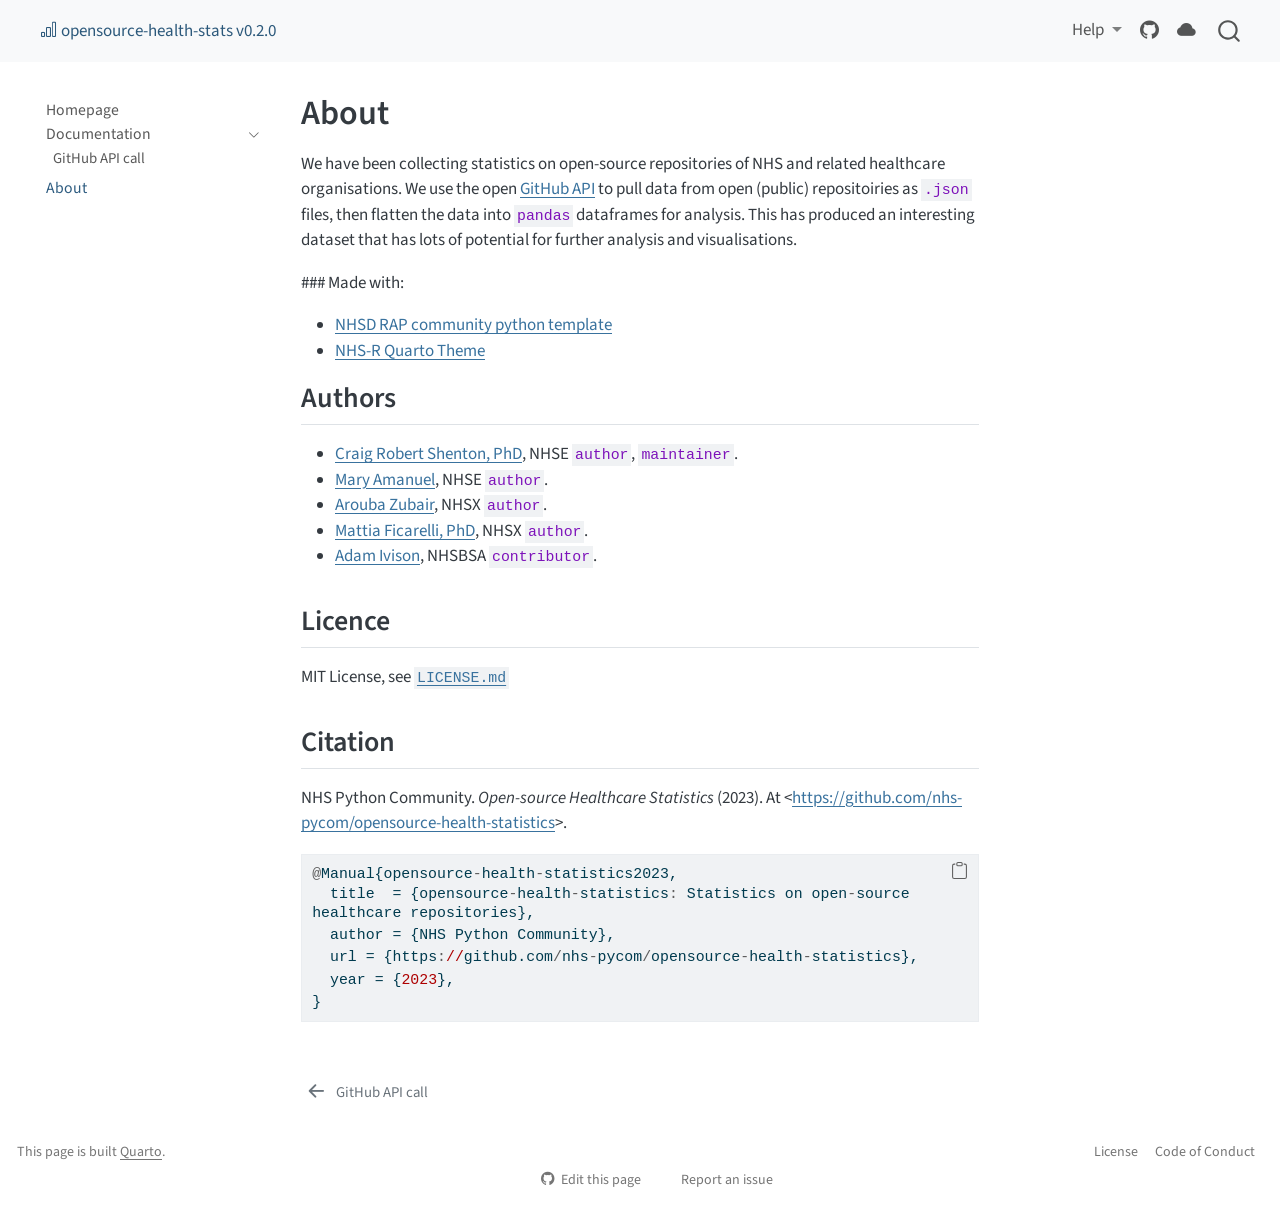
==== about.html @ 21fd3aba "Built site for gh-pages" ====
<!DOCTYPE html>
<html xmlns="http://www.w3.org/1999/xhtml" lang="en" xml:lang="en"><head>

<meta charset="utf-8">
<meta name="generator" content="quarto-1.9.38">

<meta name="viewport" content="width=device-width, initial-scale=1.0, user-scalable=yes">


<title>About – opensource-health-statistics</title>
<style>
/* Default styles provided by pandoc.
** See https://pandoc.org/MANUAL.html#variables-for-html for config info.
*/
code{white-space: pre-wrap;}
span.smallcaps{font-variant: small-caps;}
div.columns{display: flex; gap: min(4vw, 1.5em);}
div.column{flex: auto; overflow-x: auto;}
div.hanging-indent{margin-left: 1.5em; text-indent: -1.5em;}
ul.task-list{list-style: none;}
ul.task-list li input[type="checkbox"] {
  width: 0.8em;
  margin: 0 0.8em 0.2em -1em; /* quarto-specific, see https://github.com/quarto-dev/quarto-cli/issues/4556 */ 
  vertical-align: middle;
}
/* CSS for syntax highlighting */
html { -webkit-text-size-adjust: 100%; }
pre > code.sourceCode { white-space: pre; position: relative; }
pre > code.sourceCode > span { display: inline-block; line-height: 1.25; }
pre > code.sourceCode > span:empty { height: 1.2em; }
.sourceCode { overflow: visible; }
code.sourceCode > span { color: inherit; text-decoration: inherit; }
div.sourceCode { margin: 1em 0; }
pre.sourceCode { margin: 0; }
@media screen {
div.sourceCode { overflow: auto; }
}
@media print {
pre > code.sourceCode { white-space: pre-wrap; }
pre > code.sourceCode > span { text-indent: -5em; padding-left: 5em; }
}
pre.numberSource code
  { counter-reset: source-line 0; }
pre.numberSource code > span
  { position: relative; left: -4em; counter-increment: source-line; }
pre.numberSource code > span > a:first-child::before
  { content: counter(source-line);
    position: relative; left: -1em; text-align: right; vertical-align: baseline;
    border: none; display: inline-block;
    -webkit-touch-callout: none; -webkit-user-select: none;
    -khtml-user-select: none; -moz-user-select: none;
    -ms-user-select: none; user-select: none;
    padding: 0 4px; width: 4em;
  }
pre.numberSource { margin-left: 3em;  padding-left: 4px; }
div.sourceCode
  {   }
@media screen {
pre > code.sourceCode > span > a:first-child::before { text-decoration: underline; }
}
</style>


<script src="site_libs/quarto-nav/quarto-nav.js"></script>
<script src="site_libs/clipboard/clipboard.min.js"></script>
<script src="site_libs/quarto-search/autocomplete.umd.js"></script>
<script src="site_libs/quarto-search/fuse.min.js"></script>
<script src="site_libs/quarto-search/quarto-search.js"></script>
<meta name="quarto:offset" content="./">
<link href="./pages/github_api_call.html" rel="prev">
<link href="./_assets/favicon.ico" rel="icon">
<script src="site_libs/quarto-html/quarto.js" type="module"></script>
<script src="site_libs/quarto-html/tabsets/tabsets.js" type="module"></script>
<script src="site_libs/quarto-html/popper.min.js"></script>
<script src="site_libs/quarto-html/tippy.umd.min.js"></script>
<script src="site_libs/quarto-html/anchor.min.js"></script>
<link href="site_libs/quarto-html/tippy.css" rel="stylesheet">
<link href="site_libs/quarto-html/quarto-syntax-highlighting-15634bcf2e68342d4ad2dfa704d543f6.css" rel="stylesheet" id="quarto-text-highlighting-styles">
<script src="site_libs/bootstrap/bootstrap.min.js"></script>
<link href="site_libs/bootstrap/bootstrap-icons.css" rel="stylesheet">
<link href="site_libs/bootstrap/bootstrap-39f0d9eb0eda122608c4e7479597d9ff.min.css" rel="stylesheet" append-hash="true" id="quarto-bootstrap" data-mode="light">
<script id="quarto-search-options" type="application/json">{
  "location": "navbar",
  "copy-button": false,
  "collapse-after": 3,
  "panel-placement": "end",
  "type": "overlay",
  "limit": 50,
  "keyboard-shortcut": [
    "f",
    "/",
    "s"
  ],
  "show-item-context": false,
  "language": {
    "search-no-results-text": "No results",
    "search-matching-documents-text": "matching documents",
    "search-copy-link-title": "Copy link to search",
    "search-hide-matches-text": "Hide additional matches",
    "search-more-match-text": "more match in this document",
    "search-more-matches-text": "more matches in this document",
    "search-clear-button-title": "Clear",
    "search-text-placeholder": "",
    "search-detached-cancel-button-title": "Cancel",
    "search-submit-button-title": "Submit",
    "search-label": "Search"
  }
}</script>


<link rel="stylesheet" href="_assets/style/styles.css">
<meta property="og:title" content="About – opensource-health-statistics">
<meta property="og:description" content="Statistics on open-source healthcare repositories">
<meta property="og:site_name" content="opensource-health-statistics">
</head>

<body class="nav-sidebar floating nav-fixed quarto-light">

<div id="quarto-search-results"></div>
  <header id="quarto-header" class="headroom fixed-top">
    <nav class="navbar navbar-expand-lg " data-bs-theme="dark">
      <div class="navbar-container container-fluid">
            <div id="quarto-search" class="" title="Search"></div>
          <button class="navbar-toggler" type="button" data-bs-toggle="collapse" data-bs-target="#navbarCollapse" aria-controls="navbarCollapse" role="menu" aria-expanded="false" aria-label="Toggle navigation" onclick="if (window.quartoToggleHeadroom) { window.quartoToggleHeadroom(); }">
  <span class="navbar-toggler-icon"></span>
</button>
          <div class="collapse navbar-collapse" id="navbarCollapse">
            <ul class="navbar-nav navbar-nav-scroll me-auto">
  <li class="nav-item">
    <a class="nav-link active" href="./index.html" aria-current="page"> <i class="bi bi-bar-chart" role="img">
</i> 
<span class="menu-text">opensource-health-stats v0.2.0</span></a>
  </li>  
</ul>
            <ul class="navbar-nav navbar-nav-scroll ms-auto">
  <li class="nav-item dropdown ">
    <a class="nav-link dropdown-toggle" href="#" id="nav-menu-help" role="link" data-bs-toggle="dropdown" aria-expanded="false">
 <span class="menu-text">Help</span>
    </a>
    <ul class="dropdown-menu dropdown-menu-end" aria-labelledby="nav-menu-help">    
        <li>
    <a class="dropdown-item" href="https://github.com/nhs-pycom/opensource-health-statistics/issues"><i class="bi bi-bug" role="img">
</i> 
 <span class="dropdown-text">Report a Bug</span></a>
  </li>  
        <li>
    <a class="dropdown-item" href="https://github.com/nhs-pycom/opensource-health-statistics/discussions"><i class="bi bi-chat-right-text" role="img">
</i> 
 <span class="dropdown-text">Ask a Question</span></a>
  </li>  
        <li>
    <a class="dropdown-item" href="./about.html"><i class="bi bi-info-circle" role="img">
</i> 
 <span class="dropdown-text">About</span></a>
  </li>  
    </ul>
  </li>
  <li class="nav-item compact">
    <a class="nav-link" href="https://github.com/nhs-pycom/"> <i class="bi bi-github" role="img" aria-label="GitHub">
</i> 
<span class="menu-text"></span></a>
  </li>  
  <li class="nav-item compact">
    <a class="nav-link" href="https://nhs-pycom.net/"> <i class="bi bi-cloud-fill" role="img" aria-label="NHS Python Community">
</i> 
<span class="menu-text"></span></a>
  </li>  
</ul>
          </div> <!-- /navcollapse -->
            <div class="quarto-navbar-tools">
</div>
      </div> <!-- /container-fluid -->
    </nav>
  <nav class="quarto-secondary-nav">
    <div class="container-fluid d-flex">
      <button type="button" class="quarto-btn-toggle btn" data-bs-toggle="collapse" role="button" data-bs-target=".quarto-sidebar-collapse-item" aria-controls="quarto-sidebar" aria-expanded="false" aria-label="Toggle sidebar navigation" onclick="if (window.quartoToggleHeadroom) { window.quartoToggleHeadroom(); }">
        <i class="bi bi-layout-text-sidebar-reverse"></i>
      </button>
        <nav class="quarto-page-breadcrumbs" aria-label="breadcrumb"><ol class="breadcrumb"><li class="breadcrumb-item"><a href="./about.html">About</a></li></ol></nav>
        <a class="flex-grow-1" role="navigation" data-bs-toggle="collapse" data-bs-target=".quarto-sidebar-collapse-item" aria-controls="quarto-sidebar" aria-expanded="false" aria-label="Toggle sidebar navigation" onclick="if (window.quartoToggleHeadroom) { window.quartoToggleHeadroom(); }">      
        </a>
    </div>
  </nav>
</header>
<!-- content -->
<div id="quarto-content" class="quarto-container page-columns page-rows-contents page-layout-article page-navbar">
<!-- sidebar -->
  <nav id="quarto-sidebar" class="sidebar collapse collapse-horizontal quarto-sidebar-collapse-item sidebar-navigation floating overflow-auto">
    <div class="sidebar-menu-container"> 
    <ul class="list-unstyled mt-1">
        <li class="sidebar-item">
  <div class="sidebar-item-container"> 
  <a href="./index.html" class="sidebar-item-text sidebar-link">
 <span class="menu-text">Homepage</span></a>
  </div>
</li>
        <li class="sidebar-item sidebar-item-section">
      <div class="sidebar-item-container"> 
            <a class="sidebar-item-text sidebar-link text-start" data-bs-toggle="collapse" data-bs-target="#quarto-sidebar-section-1" role="navigation" aria-expanded="true">
 <span class="menu-text">Documentation</span></a>
          <a class="sidebar-item-toggle text-start" data-bs-toggle="collapse" data-bs-target="#quarto-sidebar-section-1" role="navigation" aria-expanded="true" aria-label="Toggle section">
            <i class="bi bi-chevron-right ms-2"></i>
          </a> 
      </div>
      <ul id="quarto-sidebar-section-1" class="collapse list-unstyled sidebar-section depth1 show">  
          <li class="sidebar-item">
  <div class="sidebar-item-container"> 
  <a href="./pages/github_api_call.html" class="sidebar-item-text sidebar-link">
 <span class="menu-text">GitHub API call</span></a>
  </div>
</li>
      </ul>
  </li>
        <li class="sidebar-item">
  <div class="sidebar-item-container"> 
  <a href="./about.html" class="sidebar-item-text sidebar-link active">
 <span class="menu-text">About</span></a>
  </div>
</li>
    </ul>
    </div>
</nav>
<div id="quarto-sidebar-glass" class="quarto-sidebar-collapse-item" data-bs-toggle="collapse" data-bs-target=".quarto-sidebar-collapse-item"></div>
<!-- margin-sidebar -->
    <div id="quarto-margin-sidebar" class="sidebar margin-sidebar zindex-bottom">
        
    </div>
<!-- main -->
<main class="content" id="quarto-document-content">

<header id="title-block-header" class="quarto-title-block default">
<div class="quarto-title">
<h1 class="title">About</h1>
</div>



<div class="quarto-title-meta">

    
  
    
  </div>
  


</header>


<p>We have been collecting statistics on open-source repositories of NHS and related healthcare organisations. We use the open <a href="https://docs.github.com/en/rest/reference/orgs">GitHub API</a> to pull data from open (public) repositoiries as <code>.json</code> files, then flatten the data into <code>pandas</code> dataframes for analysis. This has produced an interesting dataset that has lots of potential for further analysis and visualisations.</p>
<p>### Made with:</p>
<ul>
<li><a href="https://github.com/NHSDigital/rap-package-template">NHSD RAP community python template</a></li>
<li><a href="https://github.com/nhs-r-community/quarto-nhs-theme">NHS-R Quarto Theme</a></li>
</ul>
<section id="authors" class="level2">
<h2 class="anchored" data-anchor-id="authors">Authors</h2>
<ul>
<li><a href="https://github.com/craig-shenton">Craig Robert Shenton, PhD</a>, NHSE <code>author</code>, <code>maintainer</code>.</li>
<li><a href="https://github.com/maryamanuel1">Mary Amanuel</a>, NHSE <code>author</code>.</li>
<li><a href="https://github.com/Arouba">Arouba Zubair</a>, NHSX <code>author</code>.</li>
<li><a href="https://github.com/mattia-ficarelli">Mattia Ficarelli, PhD</a>, NHSX <code>author</code>.</li>
<li><a href="https://github.com/admivsn">Adam Ivison</a>, NHSBSA <code>contributor</code>.</li>
</ul>
</section>
<section id="licence" class="level2">
<h2 class="anchored" data-anchor-id="licence">Licence</h2>
<p>MIT License, see <a href="https://github.com/nhs-pycom/opensource-health-statistics/blob/main/LICENSE"><code>LICENSE.md</code></a></p>
</section>
<section id="citation" class="level2">
<h2 class="anchored" data-anchor-id="citation">Citation</h2>
<p>NHS Python Community. <em>Open-source Healthcare Statistics</em> (2023). At &lt;<a href="https://github.com/nhs-pycom/opensource-health-statistics">https://github.com/nhs-pycom/opensource-health-statistics</a>&gt;.</p>
<div class="code-copy-outer-scaffold"><div class="sourceCode" id="cb1"><pre class="sourceCode r code-with-copy"><code class="sourceCode r"><span id="cb1-1"><a href="#cb1-1" aria-hidden="true" tabindex="-1"></a><span class="sc">@</span>Manual{opensource<span class="sc">-</span>health<span class="sc">-</span>statistics2023,</span>
<span id="cb1-2"><a href="#cb1-2" aria-hidden="true" tabindex="-1"></a>  title  <span class="ot">=</span> {opensource<span class="sc">-</span>health<span class="sc">-</span>statistics<span class="sc">:</span> Statistics on open<span class="sc">-</span>source healthcare repositories},</span>
<span id="cb1-3"><a href="#cb1-3" aria-hidden="true" tabindex="-1"></a>  author <span class="ot">=</span> {NHS Python Community},</span>
<span id="cb1-4"><a href="#cb1-4" aria-hidden="true" tabindex="-1"></a>  url <span class="ot">=</span> {https<span class="sc">:</span><span class="er">//</span>github.com<span class="sc">/</span>nhs<span class="sc">-</span>pycom<span class="sc">/</span>opensource<span class="sc">-</span>health<span class="sc">-</span>statistics},</span>
<span id="cb1-5"><a href="#cb1-5" aria-hidden="true" tabindex="-1"></a>  year <span class="ot">=</span> {<span class="dv">2023</span>},</span>
<span id="cb1-6"><a href="#cb1-6" aria-hidden="true" tabindex="-1"></a>}</span></code></pre></div><button title="Copy to Clipboard" class="code-copy-button"><i class="bi"></i></button></div>


</section>

</main> <!-- /main -->
<script type="text/javascript">

    // replace cmd keyboard shortcut w/ control on non-Mac platforms
    const kPlatformMac = typeof navigator !== 'undefined' ? /Mac/.test(navigator.platform) : false;
    if (!kPlatformMac) {
       var kbds = document.querySelectorAll("kbd")
       kbds.forEach(function(kbd) {
          kbd.innerHTML = kbd.innerHTML.replace(/⌘/g, '⌃');
       });
    }
    
    </script>
<script id="quarto-html-after-body" type="application/javascript">
  window.document.addEventListener("DOMContentLoaded", function (event) {
    const icon = "";
    const anchorJS = new window.AnchorJS();
    anchorJS.options = {
      placement: 'right',
      icon: icon
    };
    anchorJS.add('.anchored');
    const isCodeAnnotation = (el) => {
      for (const clz of el.classList) {
        if (clz.startsWith('code-annotation-')) {                     
          return true;
        }
      }
      return false;
    }
    const onCopySuccess = function(e) {
      // button target
      const button = e.trigger;
      // don't keep focus
      button.blur();
      // flash "checked"
      button.classList.add('code-copy-button-checked');
      var currentTitle = button.getAttribute("title");
      button.setAttribute("title", "Copied!");
      let tooltip;
      if (window.bootstrap) {
        button.setAttribute("data-bs-toggle", "tooltip");
        button.setAttribute("data-bs-placement", "left");
        button.setAttribute("data-bs-title", "Copied!");
        tooltip = new bootstrap.Tooltip(button, 
          { trigger: "manual", 
            customClass: "code-copy-button-tooltip",
            offset: [0, -8]});
        tooltip.show();    
      }
      setTimeout(function() {
        if (tooltip) {
          tooltip.hide();
          button.removeAttribute("data-bs-title");
          button.removeAttribute("data-bs-toggle");
          button.removeAttribute("data-bs-placement");
        }
        button.setAttribute("title", currentTitle);
        button.classList.remove('code-copy-button-checked');
      }, 1000);
      // clear code selection
      e.clearSelection();
    }
    const getTextToCopy = function(trigger) {
      const outerScaffold = trigger.parentElement.cloneNode(true);
      const codeEl = outerScaffold.querySelector('code');
      for (const childEl of codeEl.children) {
        if (isCodeAnnotation(childEl)) {
          childEl.remove();
        }
      }
      return codeEl.innerText;
    }
    const clipboard = new window.ClipboardJS('.code-copy-button:not([data-in-quarto-modal])', {
      text: getTextToCopy
    });
    clipboard.on('success', onCopySuccess);
    if (window.document.getElementById('quarto-embedded-source-code-modal')) {
      const clipboardModal = new window.ClipboardJS('.code-copy-button[data-in-quarto-modal]', {
        text: getTextToCopy,
        container: window.document.getElementById('quarto-embedded-source-code-modal')
      });
      clipboardModal.on('success', onCopySuccess);
    }
      var localhostRegex = new RegExp(/^(?:http|https):\/\/localhost\:?[0-9]*\//);
      var mailtoRegex = new RegExp(/^mailto:/);
        var filterRegex = new RegExp("https:\/\/nhs-pycom\.github\.io\/opensource-health-statistics");
      var isInternal = (href) => {
          return filterRegex.test(href) || localhostRegex.test(href) || mailtoRegex.test(href);
      }
      // Inspect non-navigation links and adorn them if external
     var links = window.document.querySelectorAll('a[href]:not(.nav-link):not(.navbar-brand):not(.toc-action):not(.sidebar-link):not(.sidebar-item-toggle):not(.pagination-link):not(.no-external):not([aria-hidden]):not(.dropdown-item):not(.quarto-navigation-tool):not(.about-link)');
      for (var i=0; i<links.length; i++) {
        const link = links[i];
        if (!isInternal(link.href)) {
          // undo the damage that might have been done by quarto-nav.js in the case of
          // links that we want to consider external
          if (link.dataset.originalHref !== undefined) {
            link.href = link.dataset.originalHref;
          }
        }
      }
    function tippyHover(el, contentFn, onTriggerFn, onUntriggerFn) {
      const config = {
        allowHTML: true,
        maxWidth: 500,
        delay: 100,
        arrow: false,
        appendTo: function(el) {
            return el.parentElement;
        },
        interactive: true,
        interactiveBorder: 10,
        theme: 'quarto',
        placement: 'bottom-start',
      };
      if (contentFn) {
        config.content = contentFn;
      }
      if (onTriggerFn) {
        config.onTrigger = onTriggerFn;
      }
      if (onUntriggerFn) {
        config.onUntrigger = onUntriggerFn;
      }
      window.tippy(el, config); 
    }
    const noterefs = window.document.querySelectorAll('a[role="doc-noteref"]');
    for (var i=0; i<noterefs.length; i++) {
      const ref = noterefs[i];
      tippyHover(ref, function() {
        // use id or data attribute instead here
        let href = ref.getAttribute('data-footnote-href') || ref.getAttribute('href');
        try { href = new URL(href).hash; } catch {}
        const id = href.replace(/^#\/?/, "");
        const note = window.document.getElementById(id);
        if (note) {
          return note.innerHTML;
        } else {
          return "";
        }
      });
    }
    const xrefs = window.document.querySelectorAll('a.quarto-xref');
    const processXRef = (id, note) => {
      // Strip column container classes
      const stripColumnClz = (el) => {
        el.classList.remove("page-full", "page-columns");
        if (el.children) {
          for (const child of el.children) {
            stripColumnClz(child);
          }
        }
      }
      stripColumnClz(note)
      if (id === null || id.startsWith('sec-')) {
        // Special case sections, only their first couple elements
        const container = document.createElement("div");
        if (note.children && note.children.length > 2) {
          container.appendChild(note.children[0].cloneNode(true));
          for (let i = 1; i < note.children.length; i++) {
            const child = note.children[i];
            if (child.tagName === "P" && child.innerText === "") {
              continue;
            } else {
              container.appendChild(child.cloneNode(true));
              break;
            }
          }
          if (window.Quarto?.typesetMath) {
            window.Quarto.typesetMath(container);
          }
          return container.innerHTML
        } else {
          if (window.Quarto?.typesetMath) {
            window.Quarto.typesetMath(note);
          }
          return note.innerHTML;
        }
      } else {
        // Remove any anchor links if they are present
        const anchorLink = note.querySelector('a.anchorjs-link');
        if (anchorLink) {
          anchorLink.remove();
        }
        if (window.Quarto?.typesetMath) {
          window.Quarto.typesetMath(note);
        }
        if (note.classList.contains("callout")) {
          return note.outerHTML;
        } else {
          return note.innerHTML;
        }
      }
    }
    for (var i=0; i<xrefs.length; i++) {
      const xref = xrefs[i];
      tippyHover(xref, undefined, function(instance) {
        instance.disable();
        let url = xref.getAttribute('href');
        let hash = undefined; 
        if (url.startsWith('#')) {
          hash = url;
        } else {
          try { hash = new URL(url).hash; } catch {}
        }
        if (hash) {
          const id = hash.replace(/^#\/?/, "");
          const note = window.document.getElementById(id);
          if (note !== null) {
            try {
              const html = processXRef(id, note.cloneNode(true));
              instance.setContent(html);
            } finally {
              instance.enable();
              instance.show();
            }
          } else {
            // See if we can fetch this
            fetch(url.split('#')[0])
            .then(res => res.text())
            .then(html => {
              const parser = new DOMParser();
              const htmlDoc = parser.parseFromString(html, "text/html");
              const note = htmlDoc.getElementById(id);
              if (note !== null) {
                const html = processXRef(id, note);
                instance.setContent(html);
              } 
            }).finally(() => {
              instance.enable();
              instance.show();
            });
          }
        } else {
          // See if we can fetch a full url (with no hash to target)
          // This is a special case and we should probably do some content thinning / targeting
          fetch(url)
          .then(res => res.text())
          .then(html => {
            const parser = new DOMParser();
            const htmlDoc = parser.parseFromString(html, "text/html");
            const note = htmlDoc.querySelector('main.content');
            if (note !== null) {
              // This should only happen for chapter cross references
              // (since there is no id in the URL)
              // remove the first header
              if (note.children.length > 0 && note.children[0].tagName === "HEADER") {
                note.children[0].remove();
              }
              const html = processXRef(null, note);
              instance.setContent(html);
            } 
          }).finally(() => {
            instance.enable();
            instance.show();
          });
        }
      }, function(instance) {
      });
    }
        let selectedAnnoteEl;
        const selectorForAnnotation = ( cell, annotation) => {
          let cellAttr = 'data-code-cell="' + cell + '"';
          let lineAttr = 'data-code-annotation="' +  annotation + '"';
          const selector = 'span[' + cellAttr + '][' + lineAttr + ']';
          return selector;
        }
        const selectCodeLines = (annoteEl) => {
          const doc = window.document;
          const targetCell = annoteEl.getAttribute("data-target-cell");
          const targetAnnotation = annoteEl.getAttribute("data-target-annotation");
          const annoteSpan = window.document.querySelector(selectorForAnnotation(targetCell, targetAnnotation));
          const lines = annoteSpan.getAttribute("data-code-lines").split(",");
          const lineIds = lines.map((line) => {
            return targetCell + "-" + line;
          })
          let top = null;
          let height = null;
          let parent = null;
          if (lineIds.length > 0) {
              //compute the position of the single el (top and bottom and make a div)
              const el = window.document.getElementById(lineIds[0]);
              top = el.offsetTop;
              height = el.offsetHeight;
              parent = el.parentElement.parentElement;
            if (lineIds.length > 1) {
              const lastEl = window.document.getElementById(lineIds[lineIds.length - 1]);
              const bottom = lastEl.offsetTop + lastEl.offsetHeight;
              height = bottom - top;
            }
            if (top !== null && height !== null && parent !== null) {
              // cook up a div (if necessary) and position it 
              let div = window.document.getElementById("code-annotation-line-highlight");
              if (div === null) {
                div = window.document.createElement("div");
                div.setAttribute("id", "code-annotation-line-highlight");
                div.style.position = 'absolute';
                parent.appendChild(div);
              }
              div.style.top = top - 2 + "px";
              div.style.height = height + 4 + "px";
              div.style.left = 0;
              let gutterDiv = window.document.getElementById("code-annotation-line-highlight-gutter");
              if (gutterDiv === null) {
                gutterDiv = window.document.createElement("div");
                gutterDiv.setAttribute("id", "code-annotation-line-highlight-gutter");
                gutterDiv.style.position = 'absolute';
                const codeCell = window.document.getElementById(targetCell);
                const gutter = codeCell.querySelector('.code-annotation-gutter');
                gutter.appendChild(gutterDiv);
              }
              gutterDiv.style.top = top - 2 + "px";
              gutterDiv.style.height = height + 4 + "px";
            }
            selectedAnnoteEl = annoteEl;
          }
        };
        const unselectCodeLines = () => {
          const elementsIds = ["code-annotation-line-highlight", "code-annotation-line-highlight-gutter"];
          elementsIds.forEach((elId) => {
            const div = window.document.getElementById(elId);
            if (div) {
              div.remove();
            }
          });
          selectedAnnoteEl = undefined;
        };
          // Handle positioning of the toggle
      window.addEventListener(
        "resize",
        throttle(() => {
          elRect = undefined;
          if (selectedAnnoteEl) {
            selectCodeLines(selectedAnnoteEl);
          }
        }, 10)
      );
      function throttle(fn, ms) {
      let throttle = false;
      let timer;
        return (...args) => {
          if(!throttle) { // first call gets through
              fn.apply(this, args);
              throttle = true;
          } else { // all the others get throttled
              if(timer) clearTimeout(timer); // cancel #2
              timer = setTimeout(() => {
                fn.apply(this, args);
                timer = throttle = false;
              }, ms);
          }
        };
      }
        // Attach click handler to the DT
        const annoteDls = window.document.querySelectorAll('dt[data-target-cell]');
        for (const annoteDlNode of annoteDls) {
          annoteDlNode.addEventListener('click', (event) => {
            const clickedEl = event.target;
            if (clickedEl !== selectedAnnoteEl) {
              unselectCodeLines();
              const activeEl = window.document.querySelector('dt[data-target-cell].code-annotation-active');
              if (activeEl) {
                activeEl.classList.remove('code-annotation-active');
              }
              selectCodeLines(clickedEl);
              clickedEl.classList.add('code-annotation-active');
            } else {
              // Unselect the line
              unselectCodeLines();
              clickedEl.classList.remove('code-annotation-active');
            }
          });
        }
    const findCites = (el) => {
      const parentEl = el.parentElement;
      if (parentEl) {
        const cites = parentEl.dataset.cites;
        if (cites) {
          return {
            el,
            cites: cites.split(' ')
          };
        } else {
          return findCites(el.parentElement)
        }
      } else {
        return undefined;
      }
    };
    var bibliorefs = window.document.querySelectorAll('a[role="doc-biblioref"]');
    for (var i=0; i<bibliorefs.length; i++) {
      const ref = bibliorefs[i];
      const citeInfo = findCites(ref);
      if (citeInfo) {
        tippyHover(citeInfo.el, function() {
          var popup = window.document.createElement('div');
          citeInfo.cites.forEach(function(cite) {
            var citeDiv = window.document.createElement('div');
            citeDiv.classList.add('hanging-indent');
            citeDiv.classList.add('csl-entry');
            var biblioDiv = window.document.getElementById('ref-' + cite);
            if (biblioDiv) {
              citeDiv.innerHTML = biblioDiv.innerHTML;
            }
            popup.appendChild(citeDiv);
          });
          return popup.innerHTML;
        });
      }
    }
  });
  </script>
<nav class="page-navigation">
  <div class="nav-page nav-page-previous">
      <a href="./pages/github_api_call.html" class="pagination-link" aria-label="GitHub API call">
        <i class="bi bi-arrow-left-short"></i> <span class="nav-page-text">GitHub API call</span>
      </a>          
  </div>
  <div class="nav-page nav-page-next">
  </div>
</nav>
</div> <!-- /content -->
<footer class="footer">
  <div class="nav-footer">
    <div class="nav-footer-left">
<p>This page is built <a href="https://quarto.org/">Quarto</a>.</p>
</div>   
    <div class="nav-footer-center">
      &nbsp;
    <div class="toc-actions"><ul><li><a href="https://github.com/nhs-pycom/opensource-health-statistics/edit/main/about.qmd" class="toc-action"><i class="bi bi-github"></i>Edit this page</a></li><li><a href="https://github.com/nhs-pycom/opensource-health-statistics/issues/new" class="toc-action"><i class="bi empty"></i>Report an issue</a></li></ul></div></div>
    <div class="nav-footer-right">
      <ul class="footer-items list-unstyled">
    <li class="nav-item">
    <a class="nav-link" href="https://github.com/nhs-pycom/opensource-health-statistics/blob/main/LICENSE">
<p>License</p>
</a>
  </li>  
    <li class="nav-item">
    <a class="nav-link" href="https://github.com/nhs-pycom/opensource-health-statistics/blob/main/CODE_OF_CONDUCT.md">
<p>Code of Conduct</p>
</a>
  </li>  
</ul>
    </div>
  </div>
</footer>




</body></html>
---- site_libs/quarto-html/quarto-syntax-highlighting-15634bcf2e68342d4ad2dfa704d543f6.css ----
/* quarto syntax highlight colors */
:root {
  --quarto-hl-ot-color: #003B4F;
  --quarto-hl-at-color: #657422;
  --quarto-hl-ss-color: #20794D;
  --quarto-hl-an-color: #5E5E5E;
  --quarto-hl-fu-color: #4758AB;
  --quarto-hl-st-color: #20794D;
  --quarto-hl-cf-color: #003B4F;
  --quarto-hl-op-color: #5E5E5E;
  --quarto-hl-er-color: #AD0000;
  --quarto-hl-bn-color: #AD0000;
  --quarto-hl-al-color: #AD0000;
  --quarto-hl-va-color: #111111;
  --quarto-hl-bu-color: inherit;
  --quarto-hl-ex-color: inherit;
  --quarto-hl-pp-color: #AD0000;
  --quarto-hl-in-color: #5E5E5E;
  --quarto-hl-vs-color: #20794D;
  --quarto-hl-wa-color: #5E5E5E;
  --quarto-hl-do-color: #5E5E5E;
  --quarto-hl-im-color: #00769E;
  --quarto-hl-ch-color: #20794D;
  --quarto-hl-dt-color: #AD0000;
  --quarto-hl-fl-color: #AD0000;
  --quarto-hl-co-color: #5E5E5E;
  --quarto-hl-cv-color: #5E5E5E;
  --quarto-hl-cn-color: #8f5902;
  --quarto-hl-sc-color: #5E5E5E;
  --quarto-hl-dv-color: #AD0000;
  --quarto-hl-kw-color: #003B4F;
}

/* other quarto variables */
:root {
  --quarto-font-monospace: SFMono-Regular, Menlo, Monaco, Consolas, "Liberation Mono", "Courier New", monospace;
}

/* syntax highlight based on Pandoc's rules */
pre > code.sourceCode > span {
  color: #003B4F;
}

code.sourceCode > span {
  color: #003B4F;
}

div.sourceCode,
div.sourceCode pre.sourceCode {
  color: #003B4F;
}

/* Normal */
code span {
  color: #003B4F;
}

/* Alert */
code span.al {
  color: #AD0000;
  font-style: inherit;
}

/* Annotation */
code span.an {
  color: #5E5E5E;
  font-style: inherit;
}

/* Attribute */
code span.at {
  color: #657422;
  font-style: inherit;
}

/* BaseN */
code span.bn {
  color: #AD0000;
  font-style: inherit;
}

/* BuiltIn */
code span.bu {
  font-style: inherit;
}

/* ControlFlow */
code span.cf {
  color: #003B4F;
  font-weight: bold;
  font-style: inherit;
}

/* Char */
code span.ch {
  color: #20794D;
  font-style: inherit;
}

/* Constant */
code span.cn {
  color: #8f5902;
  font-style: inherit;
}

/* Comment */
code span.co {
  color: #5E5E5E;
  font-style: inherit;
}

/* CommentVar */
code span.cv {
  color: #5E5E5E;
  font-style: italic;
}

/* Documentation */
code span.do {
  color: #5E5E5E;
  font-style: italic;
}

/* DataType */
code span.dt {
  color: #AD0000;
  font-style: inherit;
}

/* DecVal */
code span.dv {
  color: #AD0000;
  font-style: inherit;
}

/* Error */
code span.er {
  color: #AD0000;
  font-style: inherit;
}

/* Extension */
code span.ex {
  font-style: inherit;
}

/* Float */
code span.fl {
  color: #AD0000;
  font-style: inherit;
}

/* Function */
code span.fu {
  color: #4758AB;
  font-style: inherit;
}

/* Import */
code span.im {
  color: #00769E;
  font-style: inherit;
}

/* Information */
code span.in {
  color: #5E5E5E;
  font-style: inherit;
}

/* Keyword */
code span.kw {
  color: #003B4F;
  font-weight: bold;
  font-style: inherit;
}

/* Operator */
code span.op {
  color: #5E5E5E;
  font-style: inherit;
}

/* Other */
code span.ot {
  color: #003B4F;
  font-style: inherit;
}

/* Preprocessor */
code span.pp {
  color: #AD0000;
  font-style: inherit;
}

/* SpecialChar */
code span.sc {
  color: #5E5E5E;
  font-style: inherit;
}

/* SpecialString */
code span.ss {
  color: #20794D;
  font-style: inherit;
}

/* String */
code span.st {
  color: #20794D;
  font-style: inherit;
}

/* Variable */
code span.va {
  color: #111111;
  font-style: inherit;
}

/* VerbatimString */
code span.vs {
  color: #20794D;
  font-style: inherit;
}

/* Warning */
code span.wa {
  color: #5E5E5E;
  font-style: italic;
}

.prevent-inlining {
  content: "</";
}

/*# sourceMappingURL=f23921c56f73e400b49028c9186a1aa0.css.map */
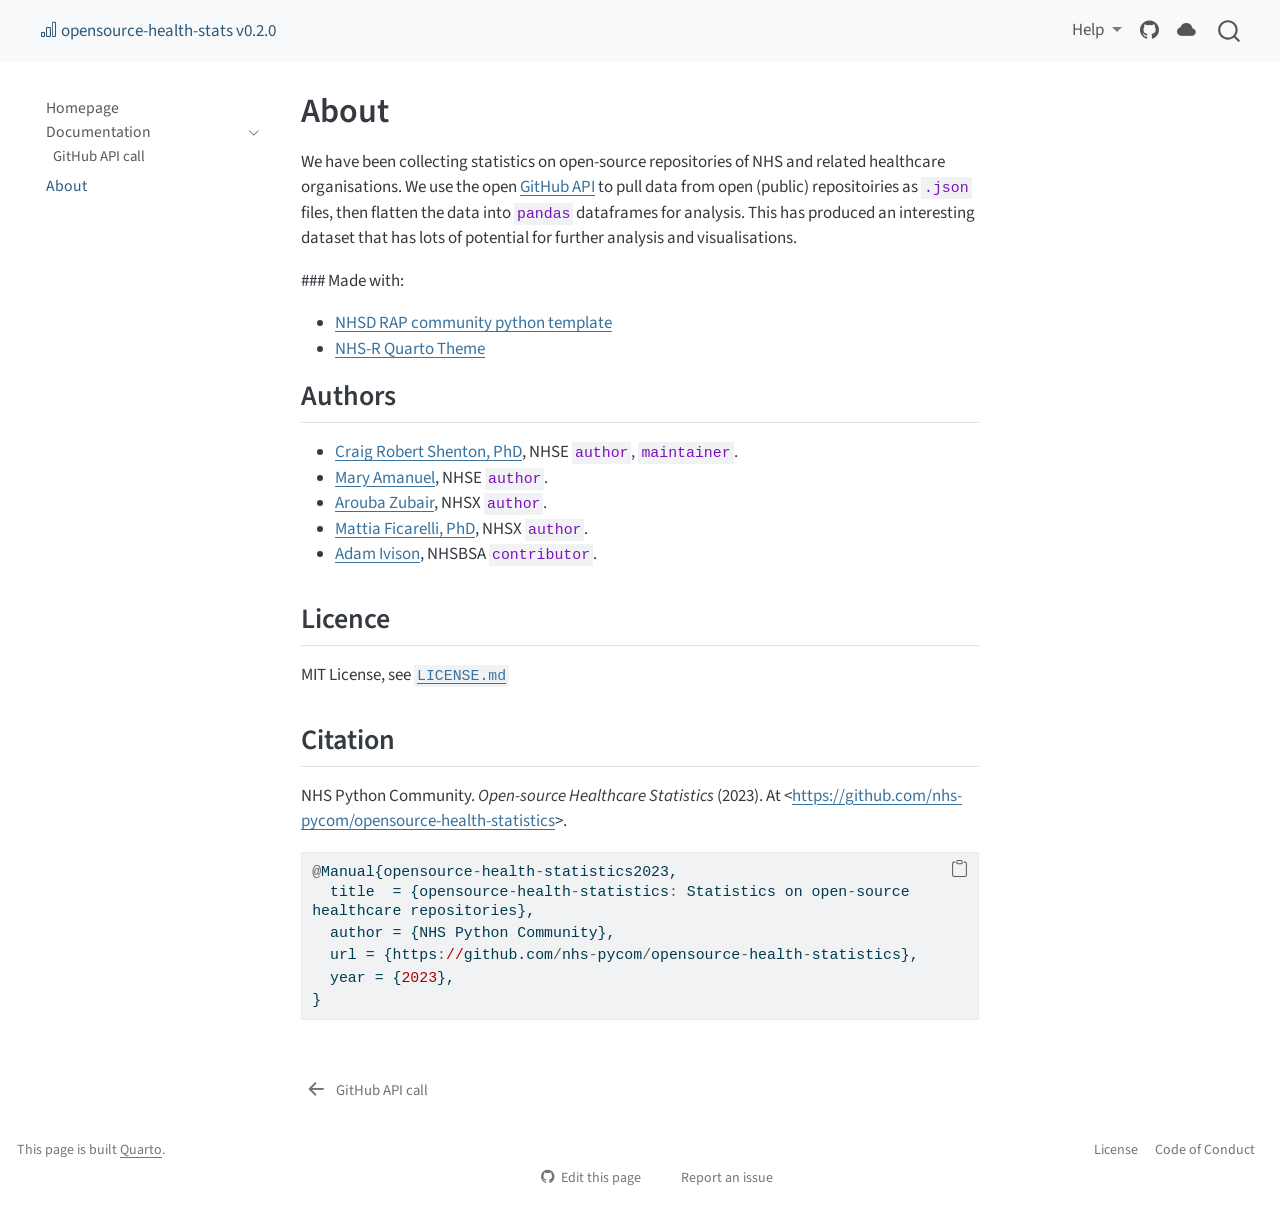
==== commit 739b2170: "Built site for gh-pages" ====
--- a/about.html
+++ b/about.html
@@ -2,7 +2,7 @@
 <html xmlns="http://www.w3.org/1999/xhtml" lang="en" xml:lang="en"><head>
 
 <meta charset="utf-8">
-<meta name="generator" content="quarto-1.9.38">
+<meta name="generator" content="quarto-1.10.18">
 
 <meta name="viewport" content="width=device-width, initial-scale=1.0, user-scalable=yes">
 
@@ -12,10 +12,13 @@
 /* Default styles provided by pandoc.
 ** See https://pandoc.org/MANUAL.html#variables-for-html for config info.
 */
-code{white-space: pre-wrap;}
 span.smallcaps{font-variant: small-caps;}
-div.columns{display: flex; gap: min(4vw, 1.5em);}
-div.column{flex: auto; overflow-x: auto;}
+div.columns{display: flex; gap: 1.5em;}
+div.column{flex: auto;}
+@media screen {
+div.columns{gap: min(4vw, 1.5em);}
+div.column{overflow-x: auto;}
+}
 div.hanging-indent{margin-left: 1.5em; text-indent: -1.5em;}
 ul.task-list{list-style: none;}
 ul.task-list li input[type="checkbox"] {
@@ -75,10 +78,10 @@
 <script src="site_libs/quarto-html/tippy.umd.min.js"></script>
 <script src="site_libs/quarto-html/anchor.min.js"></script>
 <link href="site_libs/quarto-html/tippy.css" rel="stylesheet">
-<link href="site_libs/quarto-html/quarto-syntax-highlighting-15634bcf2e68342d4ad2dfa704d543f6.css" rel="stylesheet" id="quarto-text-highlighting-styles">
+<link href="site_libs/quarto-html/quarto-syntax-highlighting-64a204ab8560d761af7679ceaba22944.css" rel="stylesheet" id="quarto-text-highlighting-styles">
 <script src="site_libs/bootstrap/bootstrap.min.js"></script>
 <link href="site_libs/bootstrap/bootstrap-icons.css" rel="stylesheet">
-<link href="site_libs/bootstrap/bootstrap-39f0d9eb0eda122608c4e7479597d9ff.min.css" rel="stylesheet" append-hash="true" id="quarto-bootstrap" data-mode="light">
+<link href="site_libs/bootstrap/bootstrap-c3de9f0f1350859f54b16032d01f1c8d.min.css" rel="stylesheet" append-hash="true" id="quarto-bootstrap" data-mode="light">
 <script id="quarto-search-options" type="application/json">{
   "location": "navbar",
   "copy-button": false,
--- a/site_libs/quarto-html/quarto-syntax-highlighting-64a204ab8560d761af7679ceaba22944.css
+++ b/site_libs/quarto-html/quarto-syntax-highlighting-64a204ab8560d761af7679ceaba22944.css
@@ -0,0 +1,236 @@
+/* quarto syntax highlight colors */
+:root {
+  --quarto-hl-ot-color: #003B4F;
+  --quarto-hl-at-color: #657422;
+  --quarto-hl-ss-color: #20794D;
+  --quarto-hl-an-color: #5E5E5E;
+  --quarto-hl-fu-color: #4758AB;
+  --quarto-hl-st-color: #20794D;
+  --quarto-hl-cf-color: #003B4F;
+  --quarto-hl-op-color: #5E5E5E;
+  --quarto-hl-er-color: #AD0000;
+  --quarto-hl-bn-color: #AD0000;
+  --quarto-hl-al-color: #AD0000;
+  --quarto-hl-va-color: #111111;
+  --quarto-hl-bu-color: inherit;
+  --quarto-hl-ex-color: inherit;
+  --quarto-hl-pp-color: #AD0000;
+  --quarto-hl-in-color: #5E5E5E;
+  --quarto-hl-vs-color: #20794D;
+  --quarto-hl-wa-color: #5E5E5E;
+  --quarto-hl-do-color: #5E5E5E;
+  --quarto-hl-im-color: #00769E;
+  --quarto-hl-ch-color: #20794D;
+  --quarto-hl-dt-color: #AD0000;
+  --quarto-hl-fl-color: #AD0000;
+  --quarto-hl-co-color: #5E5E5E;
+  --quarto-hl-cv-color: #5E5E5E;
+  --quarto-hl-cn-color: #8f5902;
+  --quarto-hl-sc-color: #5E5E5E;
+  --quarto-hl-dv-color: #AD0000;
+  --quarto-hl-kw-color: #003B4F;
+}
+
+/* other quarto variables */
+:root {
+  --quarto-font-monospace: SFMono-Regular, Menlo, Monaco, Consolas, "Liberation Mono", "Courier New", monospace;
+}
+
+/* syntax highlight based on Pandoc's rules */
+pre > code.sourceCode > span {
+  color: #003B4F;
+}
+
+code.sourceCode > span {
+  color: #003B4F;
+}
+
+div.sourceCode,
+div.sourceCode pre.sourceCode {
+  color: #003B4F;
+}
+
+/* Normal */
+code span {
+  color: #003B4F;
+}
+
+/* Alert */
+code span.al {
+  color: #AD0000;
+  font-style: inherit;
+}
+
+/* Annotation */
+code span.an {
+  color: #5E5E5E;
+  font-style: inherit;
+}
+
+/* Attribute */
+code span.at {
+  color: #657422;
+  font-style: inherit;
+}
+
+/* BaseN */
+code span.bn {
+  color: #AD0000;
+  font-style: inherit;
+}
+
+/* BuiltIn */
+code span.bu {
+  font-style: inherit;
+}
+
+/* ControlFlow */
+code span.cf {
+  color: #003B4F;
+  font-weight: bold;
+  font-style: inherit;
+}
+
+/* Char */
+code span.ch {
+  color: #20794D;
+  font-style: inherit;
+}
+
+/* Constant */
+code span.cn {
+  color: #8f5902;
+  font-style: inherit;
+}
+
+/* Comment */
+code span.co {
+  color: #5E5E5E;
+  font-style: inherit;
+}
+
+/* CommentVar */
+code span.cv {
+  color: #5E5E5E;
+  font-style: italic;
+}
+
+/* Documentation */
+code span.do {
+  color: #5E5E5E;
+  font-style: italic;
+}
+
+/* DataType */
+code span.dt {
+  color: #AD0000;
+  font-style: inherit;
+}
+
+/* DecVal */
+code span.dv {
+  color: #AD0000;
+  font-style: inherit;
+}
+
+/* Error */
+code span.er {
+  color: #AD0000;
+  font-style: inherit;
+}
+
+/* Extension */
+code span.ex {
+  font-style: inherit;
+}
+
+/* Float */
+code span.fl {
+  color: #AD0000;
+  font-style: inherit;
+}
+
+/* Function */
+code span.fu {
+  color: #4758AB;
+  font-style: inherit;
+}
+
+/* Import */
+code span.im {
+  color: #00769E;
+  font-style: inherit;
+}
+
+/* Information */
+code span.in {
+  color: #5E5E5E;
+  font-style: inherit;
+}
+
+/* Keyword */
+code span.kw {
+  color: #003B4F;
+  font-weight: bold;
+  font-style: inherit;
+}
+
+/* Operator */
+code span.op {
+  color: #5E5E5E;
+  font-style: inherit;
+}
+
+/* Other */
+code span.ot {
+  color: #003B4F;
+  font-style: inherit;
+}
+
+/* Preprocessor */
+code span.pp {
+  color: #AD0000;
+  font-style: inherit;
+}
+
+/* SpecialChar */
+code span.sc {
+  color: #5E5E5E;
+  font-style: inherit;
+}
+
+/* SpecialString */
+code span.ss {
+  color: #20794D;
+  font-style: inherit;
+}
+
+/* String */
+code span.st {
+  color: #20794D;
+  font-style: inherit;
+}
+
+/* Variable */
+code span.va {
+  color: #111111;
+  font-style: inherit;
+}
+
+/* VerbatimString */
+code span.vs {
+  color: #20794D;
+  font-style: inherit;
+}
+
+/* Warning */
+code span.wa {
+  color: #5E5E5E;
+  font-style: italic;
+}
+
+.prevent-inlining {
+  content: "</";
+}
+
+/*# sourceMappingURL=9d8d5bb603a83b8298b89080a598c93b.css.map */
